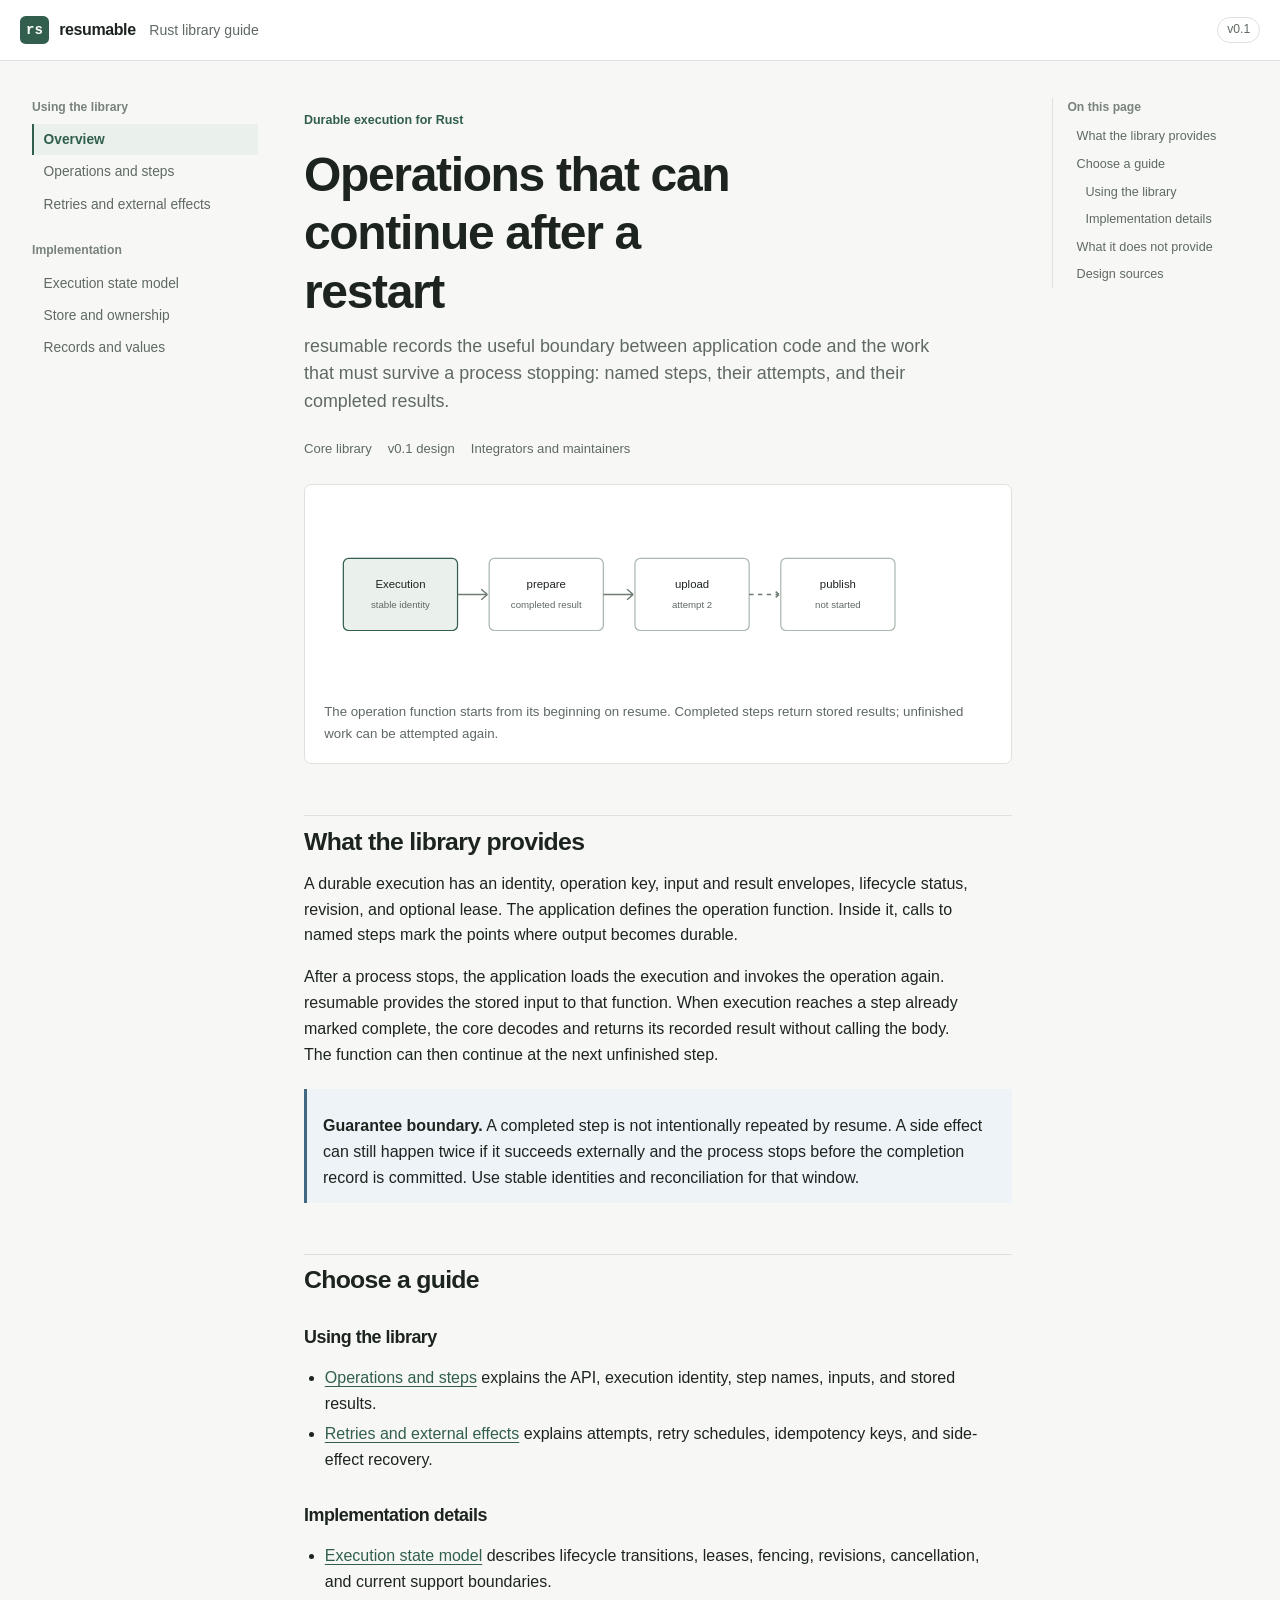
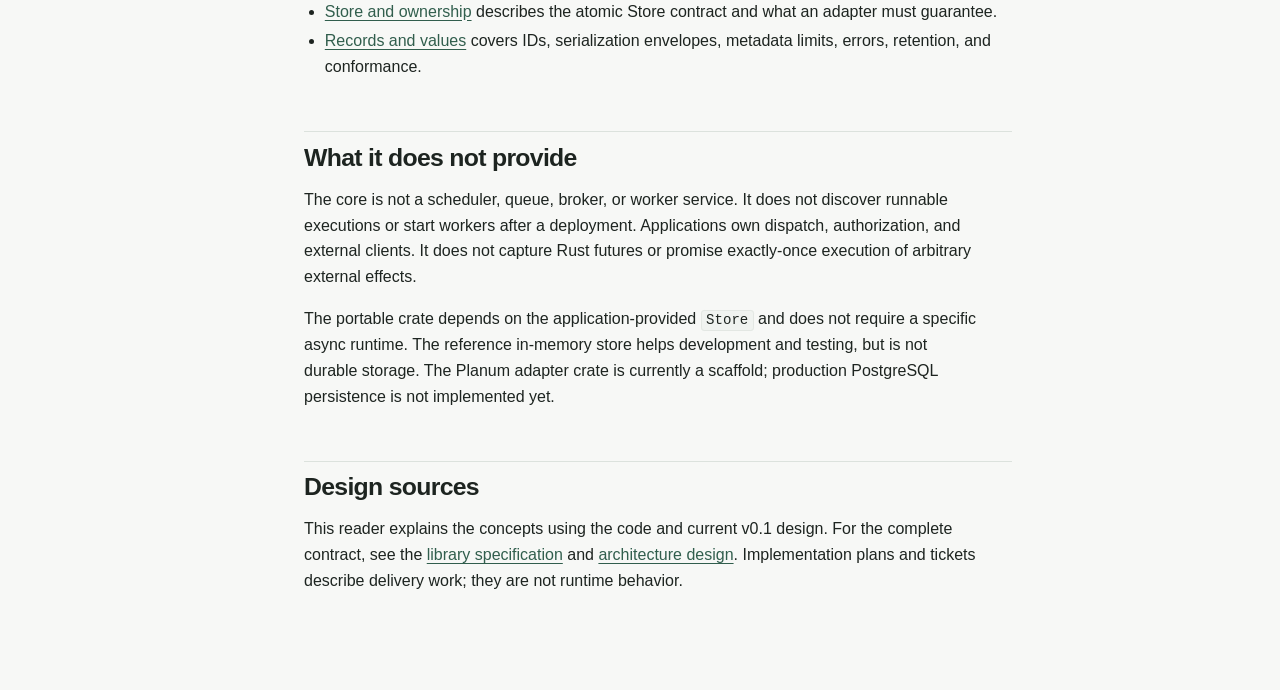
==== crates/resumable/docs/site/index.html @ 36c08d45 "feat(resumable): create standalone workspace" ====
<!doctype html>
<html lang="en">
	<head>
		<meta charset="utf-8" />
		<meta name="viewport" content="width=device-width, initial-scale=1" />
		<meta
			name="description"
			content="Concepts and implementation guide for the resumable Rust library."
		/>
		<title>resumable — documentation</title>
		<link rel="icon" href="data:," />
		<link rel="stylesheet" href="assets/docs.css" />
		<link rel="stylesheet" href="assets/docs-content.css" />
		<script src="assets/docs.js" defer></script>
	</head>
	<body>
		<div class="docs-layout">
			<main id="doc-content" class="doc-article">
				<article>
					<p class="doc-eyebrow">Durable execution for Rust</p>
					<h1>Operations that can continue after a restart</h1>
					<p class="lede">
						resumable records the useful boundary between application code and the work that must
						survive a process stopping: named steps, their attempts, and their completed results.
					</p>
					<p class="doc-meta">
						<span>Core library</span><span>v0.1 design</span
						><span>Integrators and maintainers</span>
					</p>

					<figure class="figure">
						<svg viewBox="0 0 760 210" role="img" aria-labelledby="overview-title overview-desc">
							<title id="overview-title">An operation contains durable steps</title>
							<desc id="overview-desc">
								A running execution calls prepare, upload, and publish steps in order. Completed
								step results are stored and reused after restart. An unfinished step may run again.
							</desc>
							<rect class="node node-main" x="22" y="62" width="130" height="82" rx="6"></rect>
							<text x="87" y="96" text-anchor="middle">Execution</text>
							<text class="minor" x="87" y="118" text-anchor="middle">stable identity</text>
							<path class="line" d="M152 103h34m0 0-7-6m7 6-7 6"></path>
							<rect class="node" x="188" y="62" width="130" height="82" rx="6"></rect>
							<text x="253" y="96" text-anchor="middle">prepare</text>
							<text class="minor" x="253" y="118" text-anchor="middle">completed result</text>
							<path class="line" d="M318 103h34m0 0-7-6m7 6-7 6"></path>
							<rect class="node" x="354" y="62" width="130" height="82" rx="6"></rect>
							<text x="419" y="96" text-anchor="middle">upload</text>
							<text class="minor" x="419" y="118" text-anchor="middle">attempt 2</text>
							<path class="line dashed" d="M484 103h34m0 0-7-6m7 6-7 6"></path>
							<rect class="node" x="520" y="62" width="130" height="82" rx="6"></rect>
							<text x="585" y="96" text-anchor="middle">publish</text>
							<text class="minor" x="585" y="118" text-anchor="middle">not started</text>
						</svg>
						<figcaption>
							The operation function starts from its beginning on resume. Completed steps return
							stored results; unfinished work can be attempted again.
						</figcaption>
					</figure>

					<h2 id="what-it-is">What the library provides</h2>
					<p>
						A durable execution has an identity, operation key, input and result envelopes,
						lifecycle status, revision, and optional lease. The application defines the operation
						function. Inside it, calls to named steps mark the points where output becomes durable.
					</p>
					<p>
						After a process stops, the application loads the execution and invokes the operation
						again. resumable provides the stored input to that function. When execution reaches a
						step already marked complete, the core decodes and returns its recorded result without
						calling the body. The function can then continue at the next unfinished step.
					</p>
					<div class="callout">
						<p>
							<strong>Guarantee boundary.</strong> A completed step is not intentionally repeated by
							resume. A side effect can still happen twice if it succeeds externally and the process
							stops before the completion record is committed. Use stable identities and
							reconciliation for that window.
						</p>
					</div>

					<h2 id="choose-a-guide">Choose a guide</h2>
					<h3 id="integrator-guides">Using the library</h3>
					<ul>
						<li>
							<a href="using-the-core.html">Operations and steps</a> explains the API, execution
							identity, step names, inputs, and stored results.
						</li>
						<li>
							<a href="retries-and-effects.html">Retries and external effects</a> explains attempts,
							retry schedules, idempotency keys, and side-effect recovery.
						</li>
					</ul>
					<h3 id="maintainer-guides">Implementation details</h3>
					<ul>
						<li>
							<a href="execution-model.html">Execution state model</a> describes lifecycle
							transitions, leases, fencing, revisions, cancellation, and current support boundaries.
						</li>
						<li>
							<a href="store-contract.html">Store and ownership</a> describes the atomic Store
							contract and what an adapter must guarantee.
						</li>
						<li>
							<a href="records-and-values.html">Records and values</a> covers IDs, serialization
							envelopes, metadata limits, errors, retention, and conformance.
						</li>
					</ul>

					<h2 id="scope">What it does not provide</h2>
					<p>
						The core is not a scheduler, queue, broker, or worker service. It does not discover
						runnable executions or start workers after a deployment. Applications own dispatch,
						authorization, and external clients. It does not capture Rust futures or promise
						exactly-once execution of arbitrary external effects.
					</p>
					<p>
						The portable crate depends on the application-provided <code>Store</code> and does not
						require a specific async runtime. The reference in-memory store helps development and
						testing, but is not durable storage. The Planum adapter crate is currently a scaffold;
						production PostgreSQL persistence is not implemented yet.
					</p>

					<h2 id="source-docs">Design sources</h2>
					<p>
						This reader explains the concepts using the code and current v0.1 design. For the
						complete contract, see the <a href="../specification.md">library specification</a> and
						<a href="../architecture.md">architecture design</a>. Implementation plans and tickets
						describe delivery work; they are not runtime behavior.
					</p>
				</article>
			</main>
		</div>
	</body>
</html>
---- crates/resumable/docs/site/assets/docs.css ----
:root {
	color-scheme: light;
	--page: #f7f8f6;
	--paper: #fff;
	--ink: #1d2420;
	--muted: #5f6962;
	--quiet: #78827b;
	--line: #dce2dd;
	--line-strong: #bdc8c0;
	--green: #315e4d;
	--green-soft: #eaf1ed;
	--blue: #426982;
	--blue-soft: #edf3f7;
	--amber: #8a651e;
	--amber-soft: #f7f1e4;
	--mono: ui-monospace, 'SFMono-Regular', Consolas, 'Liberation Mono', monospace;
	font-family: Inter, 'Segoe UI', Roboto, Helvetica, Arial, sans-serif;
	font-synthesis: none;
	text-rendering: optimizeLegibility;
	background: var(--page);
	color: var(--ink);
}

* {
	box-sizing: border-box;
}
html {
	scroll-behavior: smooth;
	scroll-padding-top: 5rem;
}
body {
	margin: 0;
	min-width: 19rem;
	line-height: 1.62;
}
a {
	color: var(--green);
	text-underline-offset: 0.18em;
}
a:hover {
	color: #204534;
}
button {
	font: inherit;
}
:focus-visible {
	outline: 3px solid #527e68;
	outline-offset: 3px;
}

.skip-link {
	position: fixed;
	z-index: 10;
	top: 0.6rem;
	left: 0.6rem;
	padding: 0.65rem 0.85rem;
	transform: translateY(-160%);
	background: var(--ink);
	color: white;
}
.skip-link:focus {
	transform: translateY(0);
	color: white;
}

.site-header {
	position: sticky;
	z-index: 5;
	top: 0;
	display: flex;
	align-items: center;
	gap: 1rem;
	min-height: 3.8rem;
	padding: 0.55rem 1.25rem;
	border-bottom: 1px solid var(--line);
	background: rgb(255 255 255 / 96%);
}
.brand {
	display: flex;
	align-items: center;
	gap: 0.65rem;
	color: var(--ink);
	text-decoration: none;
}
.brand-mark {
	display: grid;
	width: 1.8rem;
	aspect-ratio: 1;
	place-items: center;
	border-radius: 0.35rem;
	background: var(--green);
	color: white;
	font: 700 0.88rem var(--mono);
}
.brand-name {
	font-weight: 700;
	letter-spacing: -0.025em;
}
.brand-context {
	margin-left: 0.2rem;
	color: var(--muted);
	font-size: 0.88rem;
}
.header-spacer {
	flex: 1;
}
.version-tag {
	border: 1px solid var(--line);
	border-radius: 2rem;
	padding: 0.12rem 0.55rem;
	color: var(--muted);
	font-size: 0.76rem;
}
.nav-toggle {
	display: none;
	border: 1px solid var(--line-strong);
	border-radius: 0.35rem;
	padding: 0.35rem 0.65rem;
	background: var(--paper);
	color: var(--ink);
}

.docs-layout {
	display: grid;
	grid-template-columns: 14.5rem minmax(0, 1fr) 12.25rem;
	align-items: start;
	gap: 2.5rem;
	max-width: 92rem;
	margin: 0 auto;
	padding: 2.3rem 2rem 5rem;
}
.doc-navigation,
.page-toc {
	position: sticky;
	top: 5.5rem;
	max-height: calc(100vh - 6rem);
	overflow: auto;
}
.doc-navigation {
	padding-right: 0.4rem;
}
.nav-group + .nav-group {
	margin-top: 1.35rem;
}
.nav-heading,
.toc-heading {
	margin: 0 0 0.45rem;
	color: var(--quiet);
	font-size: 0.76rem;
	font-weight: 700;
}
.nav-links,
.toc-links {
	display: grid;
	gap: 0.12rem;
	margin: 0;
	padding: 0;
	list-style: none;
}
.nav-links a,
.toc-links a {
	display: block;
	border-left: 2px solid transparent;
	padding: 0.35rem 0.6rem;
	color: var(--muted);
	font-size: 0.86rem;
	line-height: 1.4;
	text-decoration: none;
}
.nav-links a:hover,
.toc-links a:hover {
	color: var(--green);
}
.nav-links a[aria-current='page'] {
	border-color: var(--green);
	background: var(--green-soft);
	color: var(--green);
	font-weight: 650;
}
.page-toc {
	border-left: 1px solid var(--line);
	padding-left: 0.9rem;
}
.toc-links a {
	padding: 0.25rem 0.45rem;
	font-size: 0.79rem;
}
.toc-links .toc-sub {
	padding-left: 1rem;
}

@media (max-width: 1100px) {
	.docs-layout {
		grid-template-columns: 13rem minmax(0, 1fr);
		gap: 2rem;
		padding-inline: 1.5rem;
	}
	.page-toc {
		display: none;
	}
}
@media (max-width: 760px) {
	.site-header {
		min-height: 3.5rem;
		padding-inline: 0.85rem;
	}
	.brand-context {
		display: none;
	}
	.nav-toggle {
		display: inline-block;
	}
	.docs-layout {
		display: block;
		padding: 1.25rem 1rem 3rem;
	}
	.doc-navigation {
		display: none;
		position: fixed;
		z-index: 4;
		inset: 3.5rem 0 auto;
		max-height: calc(100vh - 3.5rem);
		padding: 1rem 1.25rem 1.5rem;
		border-bottom: 1px solid var(--line);
		background: var(--paper);
		box-shadow: 0 10px 18px rgb(24 36 29 / 10%);
	}
	.doc-navigation[data-open='true'] {
		display: block;
	}
}
@media (prefers-reduced-motion: reduce) {
	html {
		scroll-behavior: auto;
	}
	*,
	*::before,
	*::after {
		animation-duration: 0.01ms !important;
		transition-duration: 0.01ms !important;
	}
}
---- crates/resumable/docs/site/assets/docs-content.css ----
.doc-article {
	min-width: 0;
	max-width: 54rem;
}
.doc-article h1,
.doc-article h2,
.doc-article h3 {
	scroll-margin-top: 5rem;
	line-height: 1.22;
	letter-spacing: -0.028em;
}
.doc-article h1 {
	max-width: 17ch;
	margin: 0 0 0.7rem;
	font-size: clamp(2rem, 4vw, 3rem);
}
.doc-article h2 {
	margin: 3.2rem 0 0.85rem;
	padding-top: 0.65rem;
	border-top: 1px solid var(--line);
	font-size: 1.55rem;
}
.doc-article h3 {
	margin: 2rem 0 0.55rem;
	font-size: 1.12rem;
}
.doc-article p {
	max-width: 76ch;
	margin: 0.75rem 0 1rem;
}
.doc-article li {
	max-width: 76ch;
	margin: 0.25rem 0;
}
.doc-article ul,
.doc-article ol {
	padding-left: 1.3rem;
}
.doc-article .lede {
	max-width: 66ch;
	margin: 0 0 1.4rem;
	color: var(--muted);
	font-size: 1.12rem;
	line-height: 1.55;
}
.doc-eyebrow {
	margin: 0 0 0.65rem;
	color: var(--green);
	font-size: 0.78rem;
	font-weight: 700;
}
.doc-meta {
	display: flex;
	flex-wrap: wrap;
	gap: 0.45rem 1rem;
	margin: 0 0 2.25rem;
	color: var(--muted);
	font-size: 0.82rem;
}
.doc-meta span {
	display: inline-flex;
	align-items: center;
	gap: 0.35rem;
}
.doc-article strong {
	font-weight: 680;
}
.doc-article code,
.doc-article kbd {
	font-family: var(--mono);
	font-size: 0.88em;
}
.doc-article :not(pre) > code {
	border: 1px solid #e3e7e3;
	border-radius: 0.2rem;
	padding: 0.08rem 0.27rem;
	background: #f0f3f0;
}
.doc-article pre {
	position: relative;
	overflow: auto;
	margin: 1.2rem 0 1.5rem;
	border: 1px solid #d5ddd7;
	border-radius: 0.4rem;
	padding: 1rem 1.1rem;
	background: #f1f4f1;
	color: #26332b;
	font: 0.85rem/1.65 var(--mono);
	tab-size: 4;
}
.doc-article pre code {
	font-size: inherit;
}
.copy-button {
	position: absolute;
	top: 0.5rem;
	right: 0.5rem;
	border: 1px solid var(--line-strong);
	border-radius: 0.25rem;
	padding: 0.2rem 0.45rem;
	background: white;
	color: var(--muted);
	font-size: 0.74rem;
	cursor: pointer;
}
.callout {
	margin: 1.3rem 0;
	border-left: 3px solid var(--blue);
	padding: 0.75rem 1rem;
	background: var(--blue-soft);
}
.callout.warning {
	border-color: var(--amber);
	background: var(--amber-soft);
}
.callout p:last-child {
	margin-bottom: 0;
}
.figure {
	margin: 1.5rem 0 2rem;
	border: 1px solid var(--line);
	border-radius: 0.45rem;
	padding: 1.2rem;
	background: var(--paper);
}
.figure svg {
	display: block;
	width: 100%;
	height: auto;
}
.figure:focus-visible {
	outline: 3px solid #527e68;
	outline-offset: 3px;
}
.figure-hint {
	display: none;
}
.figure figcaption {
	margin-top: 0.8rem;
	color: var(--muted);
	font-size: 0.83rem;
}
.figure .node {
	fill: #fff;
	stroke: #aab8ae;
	stroke-width: 1.4;
}
.figure .node-main {
	fill: var(--green-soft);
	stroke: var(--green);
}
.figure .node-warn {
	fill: var(--amber-soft);
	stroke: #b38b3f;
}
.figure .line {
	stroke: #6e7c72;
	stroke-width: 1.7;
	fill: none;
}
.figure .dashed {
	stroke-dasharray: 5 5;
}
.figure text {
	fill: var(--ink);
	font-family: inherit;
	font-size: 13px;
}
.figure .minor {
	fill: var(--muted);
	font-size: 11px;
}
.figure .label {
	fill: var(--green);
	font-size: 11px;
	font-weight: 700;
}
.doc-table-wrap {
	overflow-x: auto;
	margin: 1rem 0 1.5rem;
}
.doc-table {
	width: 100%;
	border-collapse: collapse;
	font-size: 0.89rem;
}
.doc-table caption {
	padding: 0 0 0.55rem;
	text-align: left;
	color: var(--muted);
	font-weight: 600;
}
.doc-table th,
.doc-table td {
	border-bottom: 1px solid var(--line);
	padding: 0.55rem 0.65rem;
	text-align: left;
	vertical-align: top;
}
.doc-table th {
	background: #edf1ed;
	font-weight: 650;
}
.doc-table td:first-child {
	min-width: 9rem;
	font-family: var(--mono);
	font-size: 0.82rem;
}
.doc-article details {
	margin: 1rem 0;
	border: 1px solid var(--line);
	padding: 0.75rem 0.9rem;
	background: var(--paper);
}
.doc-article summary {
	cursor: pointer;
	font-weight: 650;
}
.doc-footer {
	margin-top: 4rem;
	padding-top: 1rem;
	border-top: 1px solid var(--line);
	color: var(--muted);
	font-size: 0.82rem;
}
.doc-footer a {
	margin-right: 1rem;
}

@media (max-width: 760px) {
	.doc-article h1 {
		font-size: 2.15rem;
	}
	.doc-article h2 {
		margin-top: 2.4rem;
	}
	.doc-article .lede {
		font-size: 1.02rem;
	}
	.doc-article pre {
		margin-inline: -0.15rem;
		padding: 0.9rem;
	}
	.figure {
		overflow-x: auto;
	}
	.figure svg {
		min-width: 34rem;
	}
	.figure-hint {
		display: inline;
	}
}
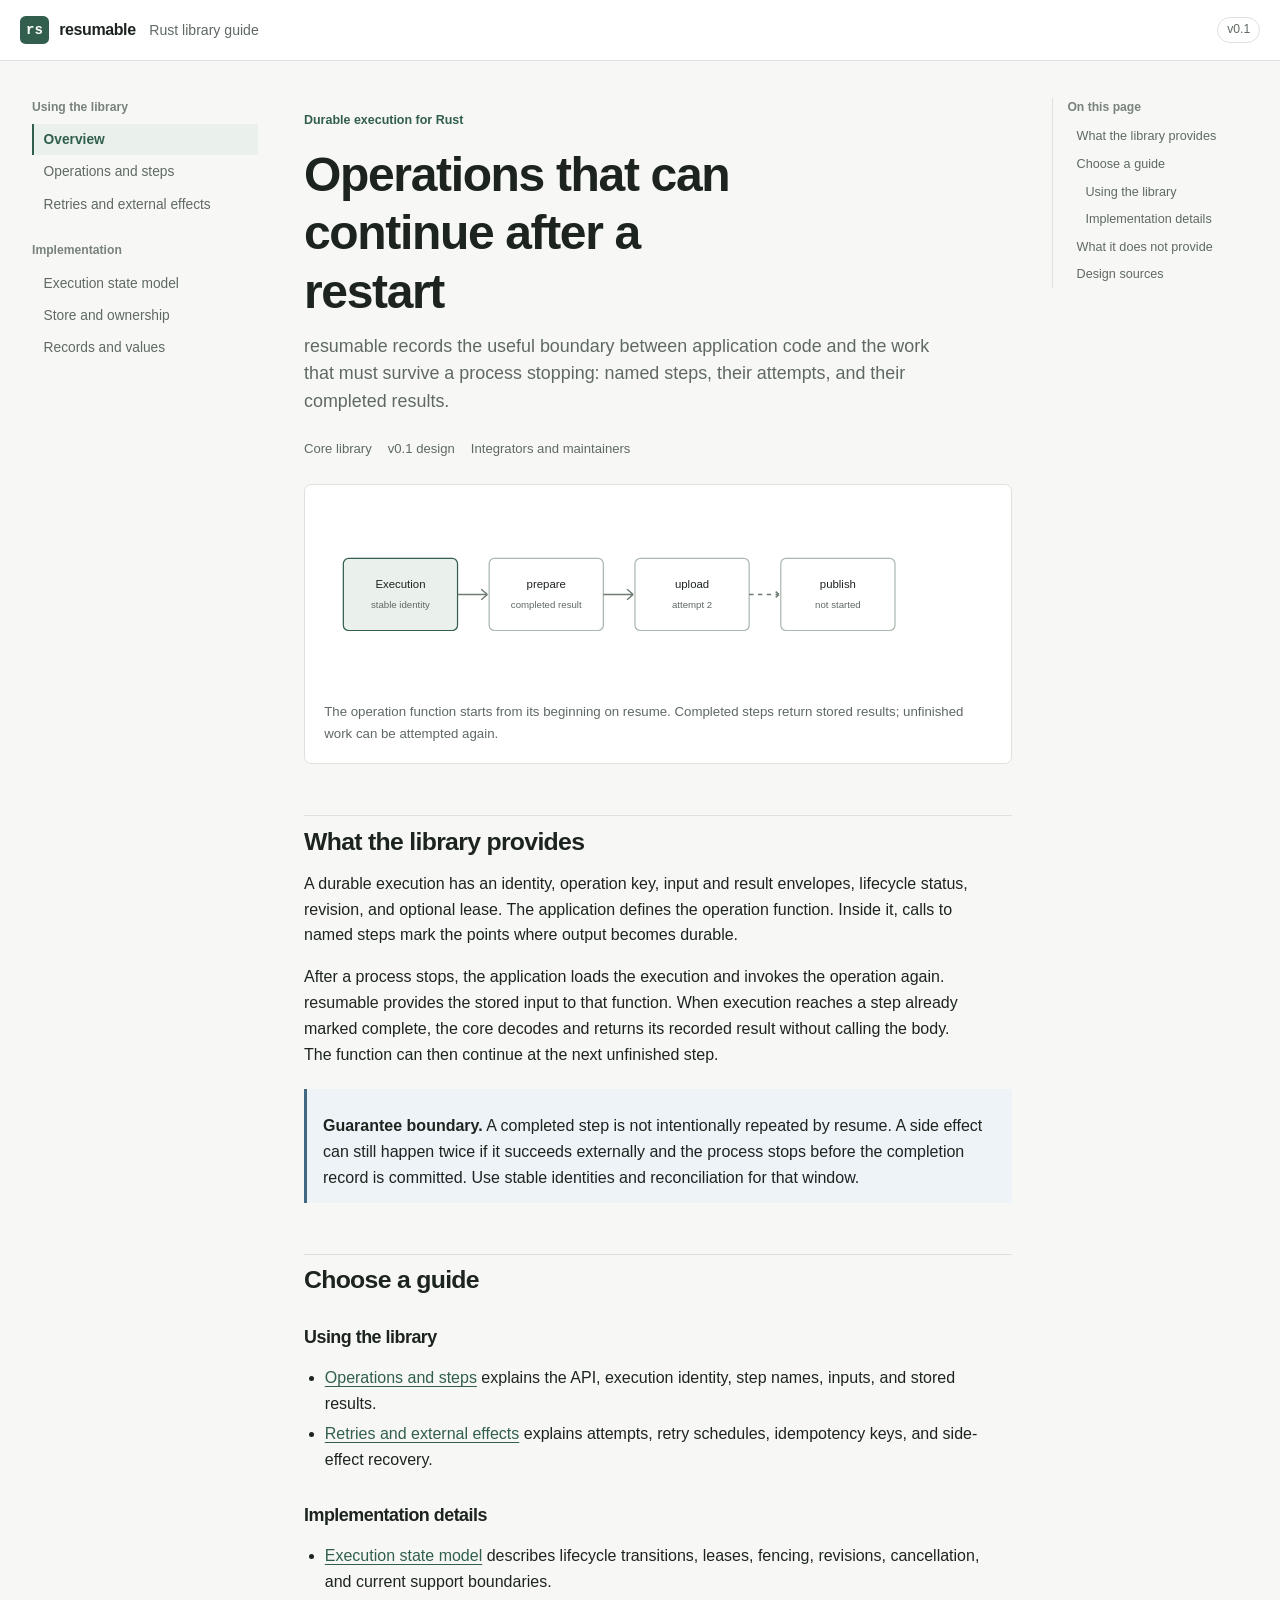
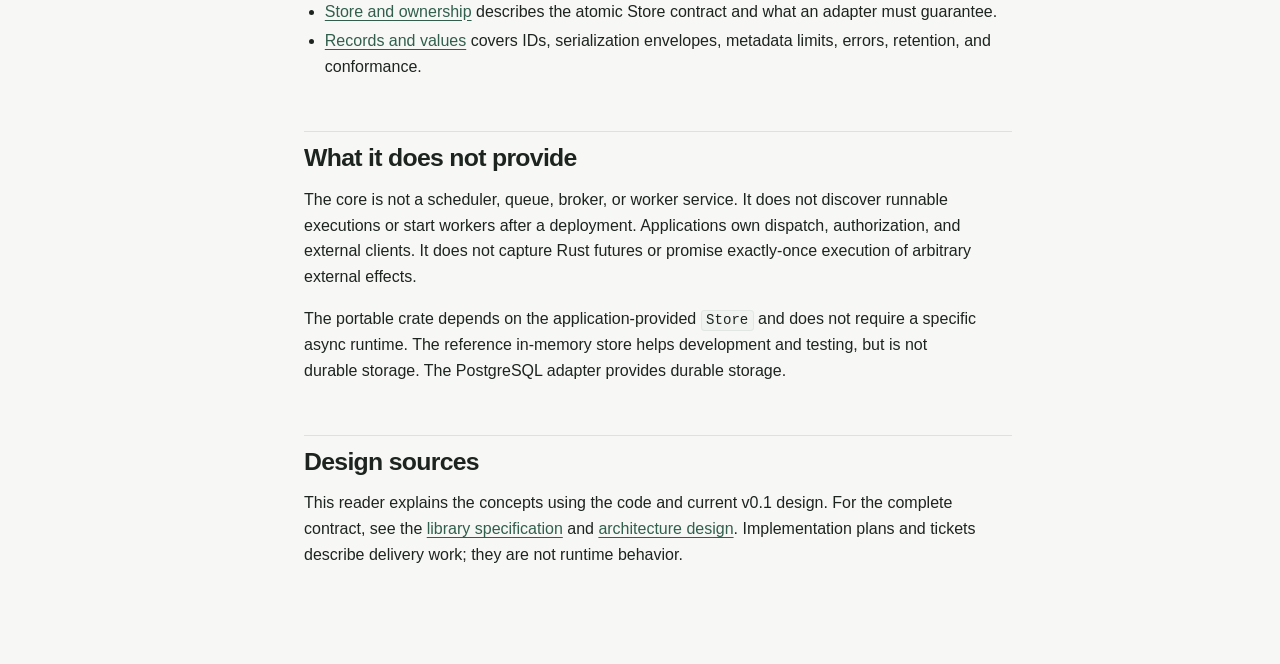
==== commit 567747ee: "docs: add workspace README and crate guides" ====
--- a/crates/resumable/docs/site/index.html
+++ b/crates/resumable/docs/site/index.html
@@ -116,8 +116,7 @@
 					<p>
 						The portable crate depends on the application-provided <code>Store</code> and does not
 						require a specific async runtime. The reference in-memory store helps development and
-						testing, but is not durable storage. The Planum adapter crate is currently a scaffold;
-						production PostgreSQL persistence is not implemented yet.
+						testing, but is not durable storage. The PostgreSQL adapter provides durable storage.
 					</p>
 
 					<h2 id="source-docs">Design sources</h2>
